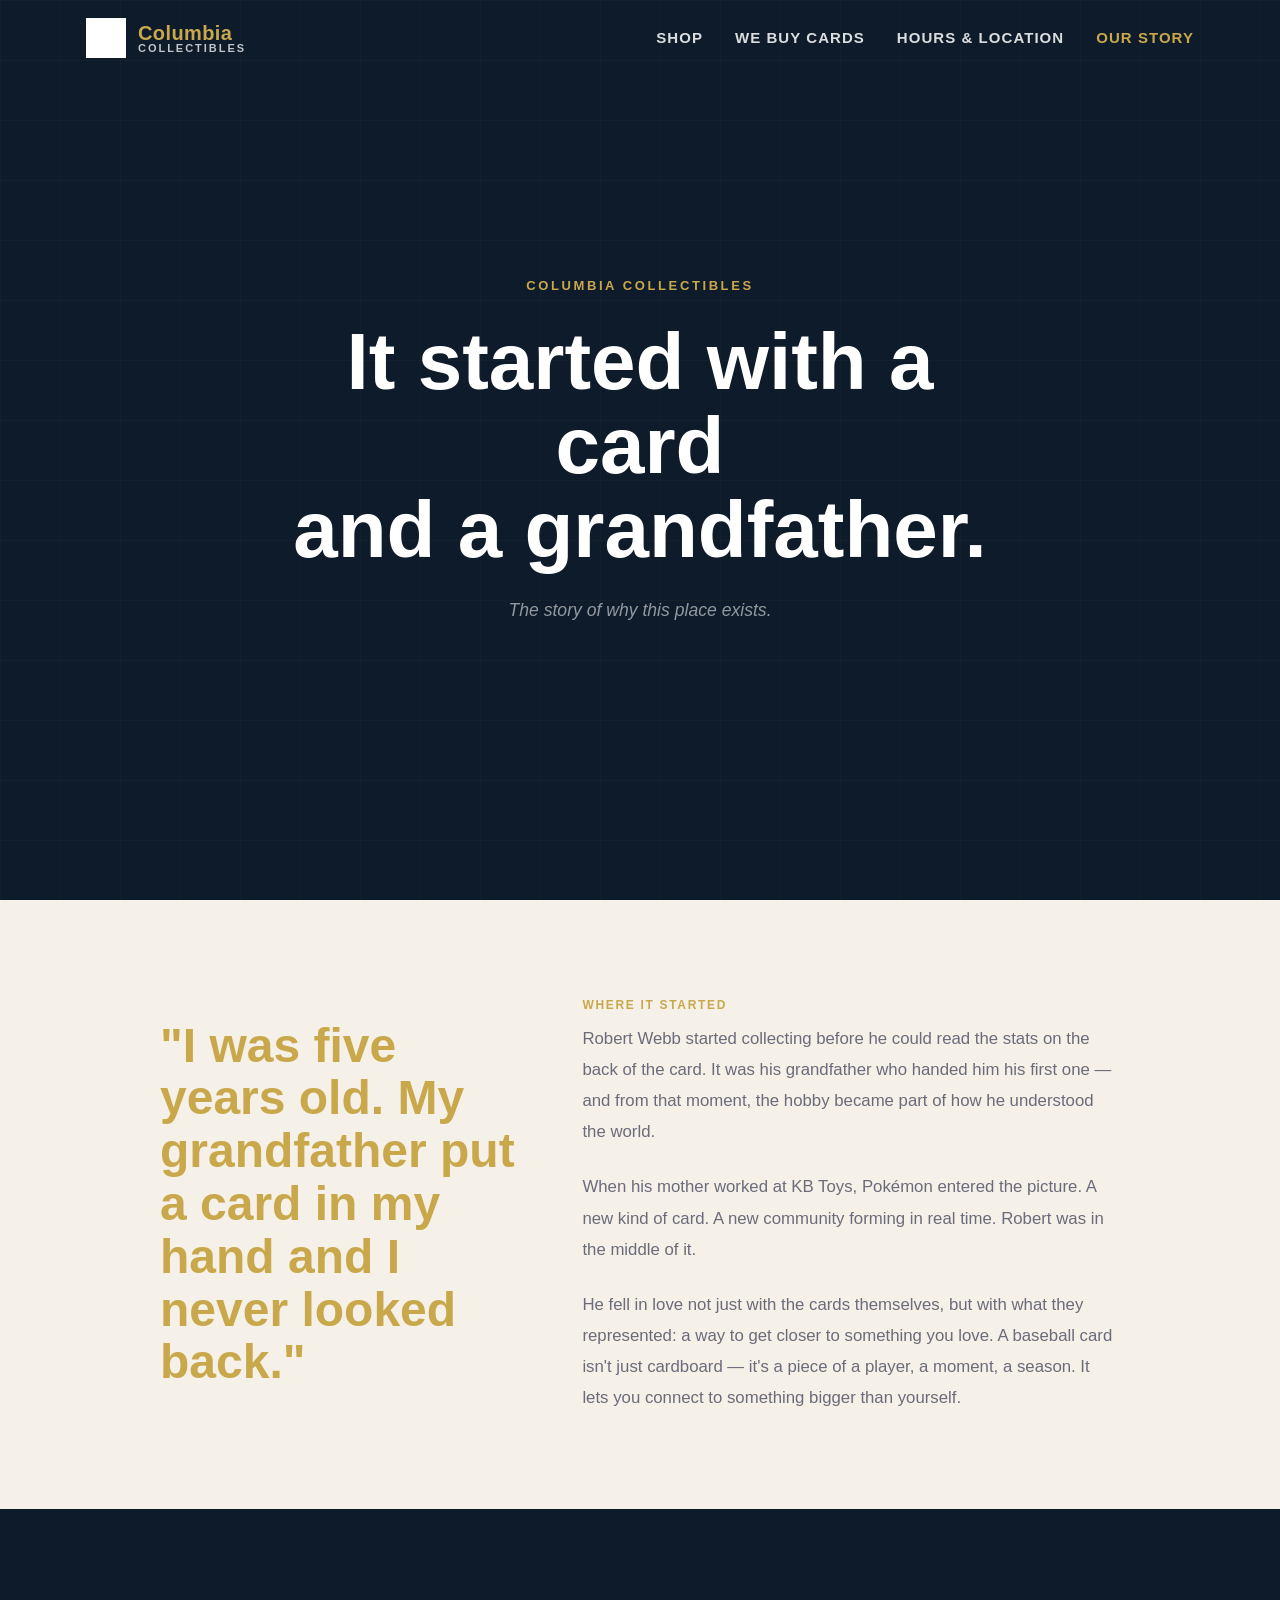
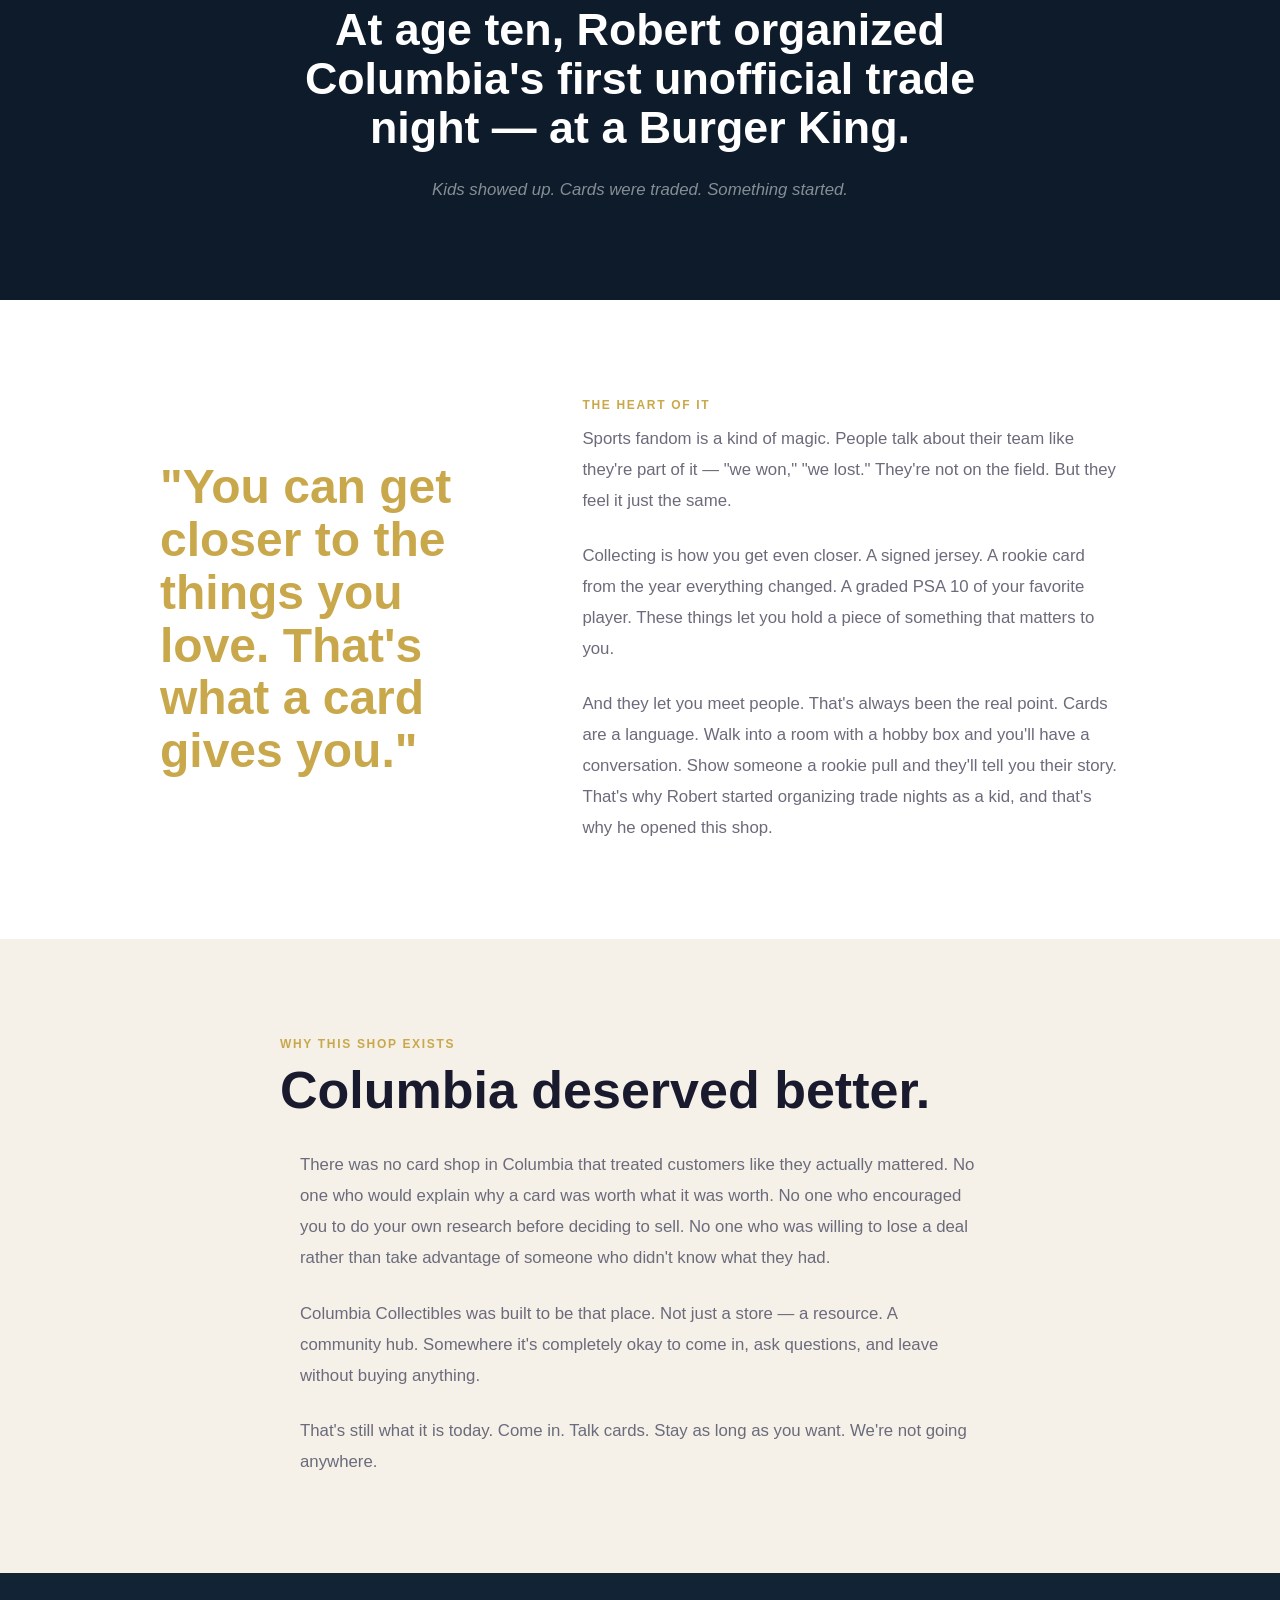
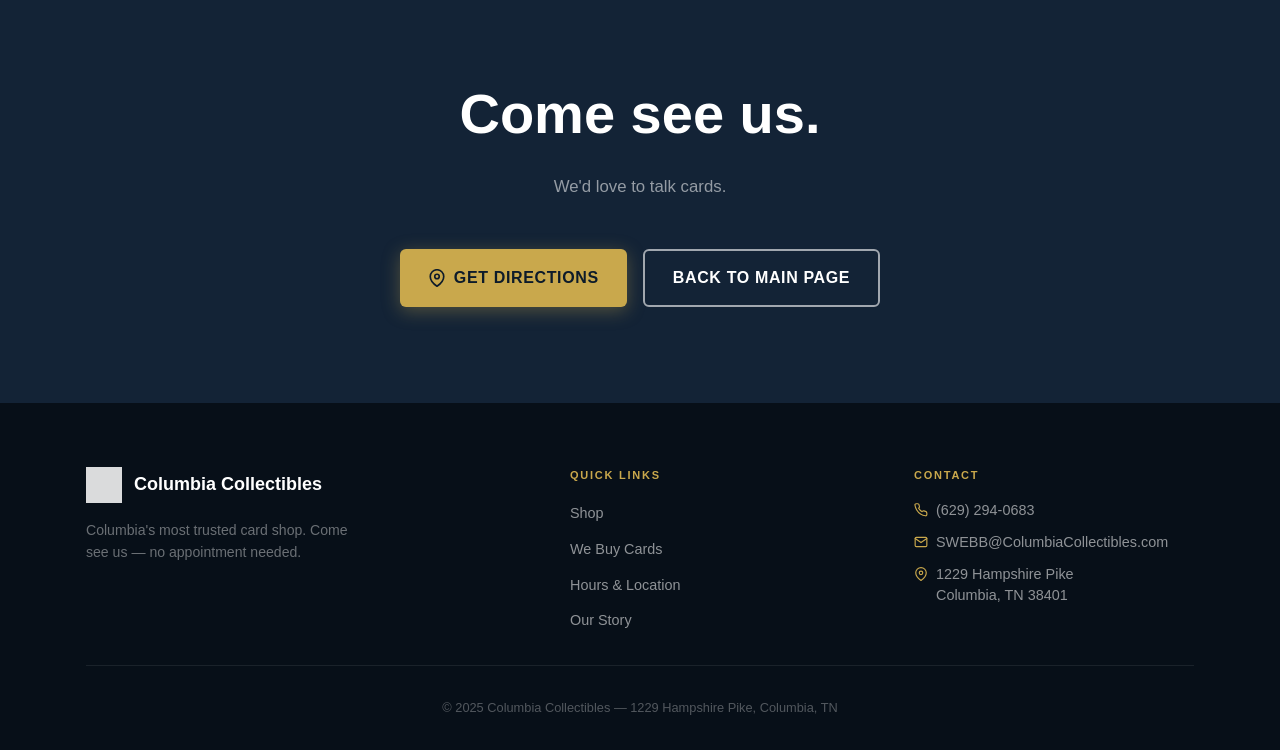
==== story.html @ 33fc2b4b "Initial launch — Columbia Collectibles website Full static site with main page, founder story, anima" ====
<!DOCTYPE html>
<html lang="en">
<head>
  <meta charset="UTF-8">
  <meta name="viewport" content="width=device-width, initial-scale=1.0">

  <title>Our Story | Columbia Collectibles | Columbia, TN</title>
  <meta name="description" content="The story of Robert Webb and Columbia Collectibles — how a lifelong passion for collecting became Columbia's most trusted card shop.">
  <meta name="robots" content="index, follow">
  <link rel="canonical" href="https://ryanfo13-max.github.io/columbia-collectibles/story.html">

  <!-- Open Graph -->
  <meta property="og:type" content="article">
  <meta property="og:title" content="Our Story | Columbia Collectibles">
  <meta property="og:description" content="How a lifelong passion for collecting became Columbia's most trusted card shop.">
  <meta property="og:url" content="https://ryanfo13-max.github.io/columbia-collectibles/story.html">
  <meta property="og:image" content="https://ryanfo13-max.github.io/columbia-collectibles/images/logo.png">

  <meta name="referrer" content="strict-origin-when-cross-origin">

  <meta http-equiv="Content-Security-Policy"
        content="default-src 'self';
                 script-src 'self' 'unsafe-inline';
                 style-src 'self' https://fonts.googleapis.com 'unsafe-inline';
                 font-src https://fonts.gstatic.com;
                 img-src 'self' data:;
                 connect-src 'none';">

  <link rel="icon" type="image/png" href="images/logo.png">
  <link rel="stylesheet" href="css/styles.css">
</head>
<body>

  <!-- =====================================================
       NAVIGATION
       ===================================================== -->
  <nav class="nav scrolled" id="nav" role="navigation" aria-label="Main navigation">
    <div class="container">
      <div class="nav__inner">

        <a href="index.html" class="nav__logo" aria-label="Columbia Collectibles home">
          <img src="images/logo.png" alt="Columbia Collectibles CC monogram logo">
          <div class="nav__wordmark">
            <span class="nav__wordmark-top">Columbia</span>
            <span class="nav__wordmark-bottom">Collectibles</span>
          </div>
        </a>

        <ul class="nav__links" role="list">
          <li><a href="index.html#services">Shop</a></li>
          <li><a href="index.html#buy">We Buy Cards</a></li>
          <li><a href="index.html#hours">Hours &amp; Location</a></li>
          <li><a href="story.html" aria-current="page" style="color:var(--gold)">Our Story</a></li>
        </ul>

        <button class="nav__hamburger" id="hamburger" aria-label="Open menu" aria-expanded="false">
          <span></span><span></span><span></span>
        </button>

      </div>
    </div>
  </nav>

  <!-- Mobile nav overlay -->
  <div class="nav__mobile-overlay" id="mobileNav" role="dialog" aria-modal="true" aria-label="Mobile navigation">
    <button class="nav__mobile-close" id="mobileNavClose" aria-label="Close menu">&#215;</button>
    <a href="index.html#services" class="mobile-nav-link">Shop</a>
    <a href="index.html#buy" class="mobile-nav-link">We Buy Cards</a>
    <a href="index.html#hours" class="mobile-nav-link">Hours &amp; Location</a>
    <a href="story.html" class="mobile-nav-link">Our Story</a>
  </div>

  <main>

    <!-- =====================================================
         HERO
         ===================================================== -->
    <section class="story-hero" aria-label="Our story">
      <div class="story-hero__bg" aria-hidden="true"></div>

      <div class="story-hero__content animate-on-scroll">
        <p class="story-hero__kicker">Columbia Collectibles</p>
        <h1 class="story-hero__title">It started with a card<br>and a grandfather.</h1>
        <p class="story-hero__sub">The story of why this place exists.</p>
      </div>
    </section>

    <!-- =====================================================
         THE ORIGIN
         ===================================================== -->
    <section class="story-section story-section--cream" aria-label="The origin story">
      <div class="container">
        <div class="story-editorial animate-on-scroll">

          <blockquote class="story-pull-quote">
            "I was five years old. My grandfather put a card in my hand and I never looked back."
          </blockquote>

          <div>
            <p class="section-label">Where It Started</p>
            <div class="story-body">
              <p>Robert Webb started collecting before he could read the stats on the back of the card. It was his grandfather who handed him his first one — and from that moment, the hobby became part of how he understood the world.</p>
              <p>When his mother worked at KB Toys, Pokémon entered the picture. A new kind of card. A new community forming in real time. Robert was in the middle of it.</p>
              <p>He fell in love not just with the cards themselves, but with what they represented: a way to get closer to something you love. A baseball card isn't just cardboard — it's a piece of a player, a moment, a season. It lets you connect to something bigger than yourself.</p>
            </div>
          </div>

        </div>
      </div>
    </section>

    <!-- =====================================================
         THE COMMUNITY MOMENT
         ===================================================== -->
    <section class="story-moment" aria-label="The community moment">
      <div class="container" style="position:relative;">
        <h2 class="story-moment__title animate-on-scroll">
          At age ten, Robert organized Columbia's first unofficial trade night — at a Burger King.
        </h2>
        <p class="story-moment__sub animate-on-scroll" style="--delay:200ms">
          Kids showed up. Cards were traded. Something started.
        </p>
      </div>
    </section>

    <!-- =====================================================
         WHY COLLECTING MATTERS
         ===================================================== -->
    <section class="story-section story-section--white" aria-label="Why collecting matters">
      <div class="container">

        <div class="story-editorial animate-on-scroll">

          <blockquote class="story-pull-quote">
            "You can get closer to the things you love. That's what a card gives you."
          </blockquote>

          <div>
            <p class="section-label">The Heart of It</p>
            <div class="story-body">
              <p>Sports fandom is a kind of magic. People talk about their team like they're part of it — "we won," "we lost." They're not on the field. But they feel it just the same.</p>
              <p>Collecting is how you get even closer. A signed jersey. A rookie card from the year everything changed. A graded PSA 10 of your favorite player. These things let you hold a piece of something that matters to you.</p>
              <p>And they let you meet people. That's always been the real point. Cards are a language. Walk into a room with a hobby box and you'll have a conversation. Show someone a rookie pull and they'll tell you their story. That's why Robert started organizing trade nights as a kid, and that's why he opened this shop.</p>
            </div>
          </div>

        </div>

      </div>
    </section>

    <!-- =====================================================
         WHY THE SHOP
         ===================================================== -->
    <section class="story-section story-section--cream" aria-label="Why we opened the shop">
      <div class="container">

        <div style="max-width:720px; margin:0 auto;" class="animate-on-scroll">
          <p class="section-label">Why This Shop Exists</p>
          <h2 class="section-title" style="margin-bottom:var(--sp-lg)">Columbia deserved better.</h2>
          <div class="story-body">
            <p>There was no card shop in Columbia that treated customers like they actually mattered. No one who would explain why a card was worth what it was worth. No one who encouraged you to do your own research before deciding to sell. No one who was willing to lose a deal rather than take advantage of someone who didn't know what they had.</p>
            <p>Columbia Collectibles was built to be that place. Not just a store — a resource. A community hub. Somewhere it's completely okay to come in, ask questions, and leave without buying anything.</p>
            <p>That's still what it is today. Come in. Talk cards. Stay as long as you want. We're not going anywhere.</p>
          </div>
        </div>

      </div>
    </section>

    <!-- =====================================================
         CLOSING CTA
         ===================================================== -->
    <section class="story-cta" aria-label="Visit us">
      <div class="container">
        <h2 class="story-cta__title animate-on-scroll">Come see us.</h2>
        <p class="story-cta__sub animate-on-scroll" style="--delay:150ms">We'd love to talk cards.</p>

        <div class="story-cta__btns animate-on-scroll" style="--delay:300ms">
          <a href="https://maps.google.com/?q=1229+Hampshire+Pike+Columbia+TN"
             target="_blank" rel="noopener noreferrer"
             class="btn btn-primary">
            <svg width="18" height="18" viewBox="0 0 24 24" fill="none" stroke="currentColor" stroke-width="2.2" stroke-linecap="round" stroke-linejoin="round" aria-hidden="true"><path d="M21 10c0 7-9 13-9 13s-9-6-9-13a9 9 0 0 1 18 0z"/><circle cx="12" cy="10" r="3"/></svg>
            Get Directions
          </a>
          <a href="index.html" class="btn btn-outline">
            Back to Main Page
          </a>
        </div>
      </div>
    </section>

  </main>

  <!-- =====================================================
       FOOTER
       ===================================================== -->
  <footer class="footer" role="contentinfo">
    <div class="container">

      <div class="footer__grid">

        <div>
          <div class="footer__brand-logo">
            <img src="images/logo.png" alt="Columbia Collectibles logo">
            <span class="footer__brand-name">Columbia Collectibles</span>
          </div>
          <p class="footer__tagline">Columbia's most trusted card shop. Come see us — no appointment needed.</p>
        </div>

        <div>
          <p class="footer__col-title">Quick Links</p>
          <ul class="footer__links" role="list">
            <li><a href="index.html#services">Shop</a></li>
            <li><a href="index.html#buy">We Buy Cards</a></li>
            <li><a href="index.html#hours">Hours &amp; Location</a></li>
            <li><a href="story.html">Our Story</a></li>
          </ul>
        </div>

        <div>
          <p class="footer__col-title">Contact</p>
          <div class="footer__contact-info">
            <a href="tel:+16292940683">
              <svg viewBox="0 0 24 24" fill="none" stroke="currentColor" stroke-width="2" stroke-linecap="round" stroke-linejoin="round" aria-hidden="true"><path d="M22 16.92v3a2 2 0 0 1-2.18 2 19.79 19.79 0 0 1-8.63-3.07A19.5 19.5 0 0 1 4.69 12 19.79 19.79 0 0 1 1.63 3.44 2 2 0 0 1 3.6 1.28h3a2 2 0 0 1 2 1.72c.127.96.361 1.903.7 2.81a2 2 0 0 1-.45 2.11L7.91 8.9a16 16 0 0 0 6 6l.92-.92a2 2 0 0 1 2.11-.45c.907.339 1.85.573 2.81.7a2 2 0 0 1 1.72 2.02z"/></svg>
              (629) 294-0683
            </a>
            <a href="mailto:SWEBB@ColumbiaCollectibles.com">
              <svg viewBox="0 0 24 24" fill="none" stroke="currentColor" stroke-width="2" stroke-linecap="round" stroke-linejoin="round" aria-hidden="true"><path d="M4 4h16c1.1 0 2 .9 2 2v12c0 1.1-.9 2-2 2H4c-1.1 0-2-.9-2-2V6c0-1.1.9-2 2-2z"/><polyline points="22,6 12,13 2,6"/></svg>
              SWEBB@ColumbiaCollectibles.com
            </a>
            <p>
              <svg viewBox="0 0 24 24" fill="none" stroke="currentColor" stroke-width="2" stroke-linecap="round" stroke-linejoin="round" aria-hidden="true"><path d="M21 10c0 7-9 13-9 13s-9-6-9-13a9 9 0 0 1 18 0z"/><circle cx="12" cy="10" r="3"/></svg>
              1229 Hampshire Pike<br>Columbia, TN 38401
            </p>
          </div>
        </div>

      </div>

      <div class="footer__bottom">
        <p>&copy; 2025 Columbia Collectibles &mdash; 1229 Hampshire Pike, Columbia, TN</p>
      </div>

    </div>
  </footer>

  <script src="js/main.js"></script>
</body>
</html>
---- css/styles.css ----
/* ============================================================
   Columbia Collectibles — styles.css
   ============================================================ */

/* 1. FONTS
   ---------------------------------------------------------- */
@import url('https://fonts.googleapis.com/css2?family=Barlow+Condensed:wght@600;700;800&family=Barlow:wght@400;600&family=Inter:wght@400;500;600&display=swap');

/* 2. DESIGN TOKENS
   ---------------------------------------------------------- */
:root {
  /* Colors */
  --cream:       #F5F0E8;
  --navy:        #0D1B2A;
  --navy-light:  #132336;
  --gold:        #C9A84C;
  --gold-light:  #E6C96A;
  --gold-dim:    rgba(201, 168, 76, 0.15);
  --red:         #C0392B;
  --text:        #1A1A2E;
  --text-sec:    #6B6B7B;
  --white:       #FFFFFF;
  --border:      #E0D8CC;

  /* Typography */
  --font-display: 'Barlow Condensed', sans-serif;
  --font-body:    'Inter', sans-serif;

  /* Spacing */
  --sp-xs:  8px;
  --sp-sm:  16px;
  --sp-md:  24px;
  --sp-lg:  32px;
  --sp-xl:  48px;
  --sp-2xl: 64px;
  --sp-3xl: 96px;

  /* Radii */
  --r-sm: 6px;
  --r-md: 12px;
  --r-lg: 20px;

  /* Shadows */
  --shadow-card:  0 4px 24px rgba(13, 27, 42, 0.10);
  --shadow-hover: 0 12px 40px rgba(13, 27, 42, 0.20);

  /* Transitions */
  --ease: 0.3s cubic-bezier(0.4, 0, 0.2, 1);
}

/* 3. RESET & BASE
   ---------------------------------------------------------- */
*, *::before, *::after {
  box-sizing: border-box;
  margin: 0;
  padding: 0;
}

html {
  scroll-behavior: smooth;
  font-size: 16px;
  -webkit-text-size-adjust: 100%;
}

body {
  font-family: var(--font-body);
  color: var(--text);
  background: var(--cream);
  line-height: 1.6;
  overflow-x: hidden;
}

img {
  display: block;
  max-width: 100%;
  height: auto;
}

a {
  color: inherit;
  text-decoration: none;
}

ul {
  list-style: none;
}

button {
  font-family: inherit;
  cursor: pointer;
  border: none;
  background: none;
}

/* 4. UTILITIES
   ---------------------------------------------------------- */
.container {
  width: 100%;
  max-width: 1140px;
  margin: 0 auto;
  padding: 0 var(--sp-sm);
}

.section-label {
  font-family: var(--font-display);
  font-size: 12px;
  font-weight: 700;
  letter-spacing: 0.14em;
  text-transform: uppercase;
  color: var(--gold);
  margin-bottom: var(--sp-xs);
}

.section-title {
  font-family: var(--font-display);
  font-size: clamp(2rem, 5vw, 3.25rem);
  font-weight: 800;
  line-height: 1.05;
  color: var(--text);
}

.section-title--light {
  color: var(--white);
}

/* CTA Buttons */
.btn {
  display: inline-flex;
  align-items: center;
  gap: var(--sp-xs);
  padding: 14px 28px;
  border-radius: var(--r-sm);
  font-family: var(--font-display);
  font-size: 1rem;
  font-weight: 700;
  letter-spacing: 0.04em;
  text-transform: uppercase;
  transition: transform var(--ease), box-shadow var(--ease), background var(--ease), color var(--ease);
  white-space: nowrap;
}

.btn:hover {
  transform: translateY(-2px);
}

.btn-primary {
  background: var(--gold);
  color: var(--navy);
  box-shadow: 0 4px 18px rgba(201, 168, 76, 0.35);
}

.btn-primary:hover {
  background: var(--gold-light);
  box-shadow: 0 8px 28px rgba(201, 168, 76, 0.5);
}

.btn-outline {
  background: transparent;
  color: var(--white);
  border: 2px solid rgba(255,255,255,0.6);
}

.btn-outline:hover {
  background: rgba(255,255,255,0.1);
  border-color: var(--white);
}

.btn-outline--dark {
  color: var(--navy);
  border-color: var(--navy);
}

.btn-outline--dark:hover {
  background: var(--navy);
  color: var(--white);
}

/* Scroll-triggered animations */
.animate-on-scroll {
  opacity: 0;
  transform: translateY(28px);
  transition: opacity 0.55s ease, transform 0.55s ease;
  transition-delay: var(--delay, 0ms);
}

.animate-on-scroll.is-visible {
  opacity: 1;
  transform: translateY(0);
}

/* 5. NAVIGATION
   ---------------------------------------------------------- */
.nav {
  position: fixed;
  top: 0;
  left: 0;
  right: 0;
  z-index: 1000;
  padding: 18px 0;
  transition: background var(--ease), box-shadow var(--ease), padding var(--ease);
}

.nav.scrolled {
  background: var(--navy);
  box-shadow: 0 2px 20px rgba(0,0,0,0.25);
  padding: 12px 0;
}

.nav__inner {
  display: flex;
  align-items: center;
  justify-content: space-between;
  gap: var(--sp-lg);
}

.nav__logo {
  display: flex;
  align-items: center;
  gap: 12px;
  flex-shrink: 0;
}

.nav__logo img {
  height: 40px;
  width: auto;
  filter: brightness(0) invert(1);
}

.nav__wordmark {
  display: flex;
  flex-direction: column;
  line-height: 1;
}

.nav__wordmark-top {
  font-family: var(--font-display);
  font-size: 20px;
  font-weight: 800;
  color: var(--gold);
  letter-spacing: 0.02em;
}

.nav__wordmark-bottom {
  font-family: var(--font-display);
  font-size: 11px;
  font-weight: 600;
  letter-spacing: 0.18em;
  text-transform: uppercase;
  color: rgba(255,255,255,0.75);
}

.nav__links {
  display: flex;
  align-items: center;
  gap: var(--sp-lg);
}

.nav__links a {
  font-family: var(--font-display);
  font-size: 15px;
  font-weight: 700;
  letter-spacing: 0.07em;
  text-transform: uppercase;
  color: rgba(255,255,255,0.85);
  transition: color var(--ease);
}

.nav__links a:hover {
  color: var(--gold);
}

/* Mobile hamburger */
.nav__hamburger {
  display: none;
  flex-direction: column;
  gap: 5px;
  padding: 6px;
  cursor: pointer;
}

.nav__hamburger span {
  display: block;
  width: 24px;
  height: 2px;
  background: var(--white);
  border-radius: 2px;
  transition: transform var(--ease), opacity var(--ease);
}

/* Mobile nav overlay */
.nav__mobile-overlay {
  display: none;
  position: fixed;
  inset: 0;
  background: var(--navy);
  z-index: 999;
  flex-direction: column;
  align-items: center;
  justify-content: center;
  gap: var(--sp-xl);
}

.nav__mobile-overlay.open {
  display: flex;
}

.nav__mobile-overlay a {
  font-family: var(--font-display);
  font-size: clamp(2rem, 8vw, 3rem);
  font-weight: 800;
  letter-spacing: 0.06em;
  text-transform: uppercase;
  color: var(--white);
  transition: color var(--ease);
}

.nav__mobile-overlay a:hover {
  color: var(--gold);
}

.nav__mobile-close {
  position: absolute;
  top: 20px;
  right: 20px;
  font-size: 2rem;
  color: var(--white);
  background: none;
  border: none;
  cursor: pointer;
  line-height: 1;
  padding: 8px;
}

/* 6. HERO
   ---------------------------------------------------------- */
.hero {
  position: relative;
  min-height: 100svh;
  display: flex;
  align-items: center;
  justify-content: center;
  background: var(--navy);
  overflow: hidden;
  text-align: center;
}

/* Background texture grid */
.hero__bg {
  position: absolute;
  inset: 0;
  background-image:
    linear-gradient(rgba(201,168,76,0.03) 1px, transparent 1px),
    linear-gradient(90deg, rgba(201,168,76,0.03) 1px, transparent 1px);
  background-size: 60px 60px;
}

/* Radial glow */
.hero__glow {
  position: absolute;
  top: 50%;
  left: 50%;
  transform: translate(-50%, -50%);
  width: 600px;
  height: 600px;
  background: radial-gradient(circle, rgba(201,168,76,0.08) 0%, transparent 70%);
  pointer-events: none;
}

/* Floating card decoration */
.hero__card-deco {
  position: absolute;
  right: 8%;
  top: 50%;
  transform: translateY(-50%);
  width: 160px;
  height: 224px;
  perspective: 800px;
}

.hero__card-inner {
  width: 100%;
  height: 100%;
  border-radius: 12px;
  background: linear-gradient(135deg, #1a2f4a 0%, #0d1b2a 50%, #1a2f4a 100%);
  border: 1px solid rgba(201,168,76,0.3);
  box-shadow: 0 20px 60px rgba(0,0,0,0.5), inset 0 1px 0 rgba(201,168,76,0.2);
  animation: cardFloat 6s ease-in-out infinite;
  display: flex;
  align-items: center;
  justify-content: center;
  transform-style: preserve-3d;
}

.hero__card-inner::before {
  content: '';
  position: absolute;
  inset: 12px;
  border: 1px solid rgba(201,168,76,0.2);
  border-radius: 6px;
}

.hero__card-logo {
  width: 70px;
  height: auto;
  filter: brightness(0) invert(1) sepia(1) saturate(2) hue-rotate(5deg);
  opacity: 0.7;
}

@keyframes cardFloat {
  0%, 100% { transform: translateY(0) rotateY(-8deg) rotateX(4deg); }
  50% { transform: translateY(-16px) rotateY(8deg) rotateX(-4deg); }
}

/* Second floating card (offset) */
.hero__card-deco-2 {
  position: absolute;
  left: 6%;
  top: 50%;
  transform: translateY(-50%);
  width: 120px;
  height: 168px;
  perspective: 800px;
}

.hero__card-inner-2 {
  width: 100%;
  height: 100%;
  border-radius: 10px;
  background: linear-gradient(135deg, #1e1e35 0%, #0d1b2a 100%);
  border: 1px solid rgba(192,57,43,0.3);
  box-shadow: 0 16px 48px rgba(0,0,0,0.4);
  animation: cardFloat2 7s ease-in-out infinite;
  animation-delay: -3s;
  transform-style: preserve-3d;
}

.hero__card-inner-2::before {
  content: '';
  position: absolute;
  inset: 10px;
  border: 1px solid rgba(192,57,43,0.15);
  border-radius: 4px;
}

@keyframes cardFloat2 {
  0%, 100% { transform: translateY(0) rotateY(10deg) rotateX(-5deg); }
  50% { transform: translateY(-20px) rotateY(-10deg) rotateX(5deg); }
}

.hero__content {
  position: relative;
  z-index: 2;
  max-width: 760px;
  padding: var(--sp-xl) var(--sp-sm);
}

.hero__eyebrow {
  font-family: var(--font-display);
  font-size: 13px;
  font-weight: 700;
  letter-spacing: 0.2em;
  text-transform: uppercase;
  color: var(--gold);
  margin-bottom: var(--sp-sm);
  opacity: 0;
  animation: fadeUp 0.7s ease forwards 0.2s;
}

.hero__title {
  font-family: var(--font-display);
  font-size: clamp(2.8rem, 8vw, 5.5rem);
  font-weight: 800;
  line-height: 1.0;
  color: var(--white);
  margin-bottom: var(--sp-md);
  opacity: 0;
  animation: fadeUp 0.7s ease forwards 0.45s;
}

.hero__title span {
  color: var(--gold);
}

.hero__subtitle {
  font-family: var(--font-body);
  font-size: clamp(1rem, 2.5vw, 1.2rem);
  font-weight: 400;
  color: rgba(255,255,255,0.72);
  max-width: 560px;
  margin: 0 auto var(--sp-xl);
  line-height: 1.65;
  opacity: 0;
  animation: fadeUp 0.7s ease forwards 0.65s;
}

.hero__ctas {
  display: flex;
  gap: var(--sp-sm);
  justify-content: center;
  flex-wrap: wrap;
  opacity: 0;
  animation: fadeUp 0.7s ease forwards 0.85s;
}

.hero__scroll {
  position: absolute;
  bottom: 32px;
  left: 50%;
  transform: translateX(-50%);
  display: flex;
  flex-direction: column;
  align-items: center;
  gap: 6px;
  color: rgba(255,255,255,0.4);
  font-size: 11px;
  font-family: var(--font-display);
  letter-spacing: 0.12em;
  text-transform: uppercase;
}

.hero__scroll-arrow {
  width: 20px;
  height: 20px;
  border-right: 2px solid rgba(201,168,76,0.5);
  border-bottom: 2px solid rgba(201,168,76,0.5);
  transform: rotate(45deg);
  animation: scrollBounce 1.5s ease-in-out infinite;
}

@keyframes scrollBounce {
  0%, 100% { transform: rotate(45deg) translateY(0); }
  50% { transform: rotate(45deg) translateY(5px); }
}

@keyframes fadeUp {
  from { opacity: 0; transform: translateY(22px); }
  to   { opacity: 1; transform: translateY(0); }
}

/* 7. TRUST BAR
   ---------------------------------------------------------- */
.trust-bar {
  background: var(--navy-light);
  border-top: 1px solid rgba(201,168,76,0.15);
  border-bottom: 1px solid rgba(201,168,76,0.15);
  padding: var(--sp-xl) 0;
}

.trust-bar__grid {
  display: grid;
  grid-template-columns: repeat(4, 1fr);
  gap: var(--sp-md);
}

.trust-item {
  display: flex;
  flex-direction: column;
  align-items: center;
  text-align: center;
  padding: var(--sp-sm);
}

.trust-item__icon {
  width: 40px;
  height: 40px;
  color: var(--gold);
  margin-bottom: var(--sp-xs);
  flex-shrink: 0;
}

.trust-item__title {
  font-family: var(--font-display);
  font-size: 1.3rem;
  font-weight: 800;
  color: var(--white);
  line-height: 1.1;
  margin-bottom: 4px;
}

.trust-item__label {
  font-family: var(--font-body);
  font-size: 12px;
  color: rgba(255,255,255,0.55);
  letter-spacing: 0.04em;
}

/* 8. SERVICES / WHAT WE DO
   ---------------------------------------------------------- */
.services {
  padding: var(--sp-3xl) 0;
  background: var(--cream);
}

.services__header {
  text-align: center;
  margin-bottom: var(--sp-2xl);
}

.services__grid {
  display: grid;
  grid-template-columns: repeat(3, 1fr);
  gap: var(--sp-md);
}

.service-card {
  background: var(--white);
  border-radius: var(--r-md);
  padding: var(--sp-lg);
  box-shadow: var(--shadow-card);
  transition: transform var(--ease), box-shadow var(--ease);
  border-top: 3px solid transparent;
}

.service-card:hover {
  transform: translateY(-6px);
  box-shadow: var(--shadow-hover);
  border-top-color: var(--gold);
}

.service-card__icon {
  width: 48px;
  height: 48px;
  color: var(--gold);
  margin-bottom: var(--sp-md);
}

.service-card__badge {
  display: inline-block;
  font-family: var(--font-display);
  font-size: 10px;
  font-weight: 700;
  letter-spacing: 0.15em;
  text-transform: uppercase;
  color: var(--gold);
  background: var(--gold-dim);
  padding: 4px 10px;
  border-radius: 4px;
  margin-bottom: var(--sp-sm);
}

.service-card__title {
  font-family: var(--font-display);
  font-size: 1.65rem;
  font-weight: 800;
  color: var(--text);
  margin-bottom: var(--sp-sm);
  line-height: 1.1;
}

.service-card__body {
  font-size: 0.95rem;
  color: var(--text-sec);
  line-height: 1.7;
}

/* 9. WE BUY CARDS
   ---------------------------------------------------------- */
.buy-section {
  background: var(--navy);
  overflow: hidden;
}

.buy-section__inner {
  display: grid;
  grid-template-columns: 1fr 1fr;
  min-height: 600px;
}

.buy-section__left {
  padding: var(--sp-3xl) var(--sp-2xl) var(--sp-3xl) 0;
  display: flex;
  flex-direction: column;
  justify-content: center;
}

.buy-section__title {
  font-family: var(--font-display);
  font-size: clamp(2rem, 4vw, 3rem);
  font-weight: 800;
  color: var(--white);
  line-height: 1.08;
  margin-bottom: var(--sp-md);
}

.buy-section__title span {
  color: var(--gold);
}

.buy-section__body {
  color: rgba(255,255,255,0.68);
  line-height: 1.75;
  margin-bottom: var(--sp-xl);
  max-width: 440px;
}

.buy-section__right {
  background: var(--cream);
  padding: var(--sp-3xl) 0 var(--sp-3xl) var(--sp-2xl);
  display: flex;
  flex-direction: column;
  justify-content: center;
}

.buy-list {
  display: flex;
  flex-direction: column;
  gap: 14px;
  margin-bottom: var(--sp-lg);
}

.buy-list__item {
  display: flex;
  align-items: center;
  gap: 14px;
  font-family: var(--font-body);
  font-size: 1rem;
  font-weight: 500;
  color: var(--text);
  transform: translateX(-12px);
  opacity: 0;
  transition: transform 0.45s ease, opacity 0.45s ease;
  transition-delay: var(--delay, 0ms);
}

.buy-list__item.is-visible {
  transform: translateX(0);
  opacity: 1;
}

.buy-list__check {
  width: 22px;
  height: 22px;
  background: var(--gold);
  border-radius: 50%;
  display: flex;
  align-items: center;
  justify-content: center;
  flex-shrink: 0;
  color: var(--navy);
}

.buy-quote {
  border-left: 3px solid var(--gold);
  background: var(--gold-dim);
  padding: var(--sp-md);
  border-radius: 0 var(--r-sm) var(--r-sm) 0;
  margin-top: var(--sp-sm);
}

.buy-quote p {
  font-style: italic;
  color: var(--text-sec);
  font-size: 0.95rem;
  line-height: 1.65;
}

/* 10. HOURS + LOCATION
   ---------------------------------------------------------- */
.hours-section {
  padding: var(--sp-3xl) 0;
  background: var(--cream);
}

.hours-section__grid {
  display: grid;
  grid-template-columns: 1fr 1fr;
  gap: var(--sp-2xl);
  align-items: start;
}

.hours-block__title {
  font-family: var(--font-display);
  font-size: 1.9rem;
  font-weight: 800;
  color: var(--text);
  margin-bottom: var(--sp-md);
}

.hours-table {
  width: 100%;
  border-collapse: separate;
  border-spacing: 0;
  border-radius: var(--r-md);
  overflow: hidden;
  box-shadow: var(--shadow-card);
}

.hours-table tr {
  transition: background var(--ease);
}

.hours-table tr:nth-child(odd) td {
  background: var(--white);
}

.hours-table tr:nth-child(even) td {
  background: rgba(245,240,232,0.6);
}

.hours-table tr.today td {
  background: var(--gold-dim);
  border-left: 3px solid var(--gold);
}

.hours-table tr.today .day-name {
  color: var(--gold);
  font-weight: 700;
}

.hours-table td {
  padding: 12px 18px;
  font-size: 0.95rem;
}

.day-name {
  font-weight: 600;
  font-family: var(--font-display);
  font-size: 1rem;
  letter-spacing: 0.03em;
  color: var(--text);
}

.day-hours {
  text-align: right;
  color: var(--text-sec);
}

.hours-contact {
  margin-top: var(--sp-lg);
  display: flex;
  flex-direction: column;
  gap: var(--sp-xs);
}

.hours-contact a {
  display: flex;
  align-items: center;
  gap: 10px;
  color: var(--text-sec);
  font-size: 0.95rem;
  transition: color var(--ease);
}

.hours-contact a:hover {
  color: var(--gold);
}

.hours-contact svg {
  width: 18px;
  height: 18px;
  color: var(--gold);
  flex-shrink: 0;
}

.location-block__title {
  font-family: var(--font-display);
  font-size: 1.9rem;
  font-weight: 800;
  color: var(--text);
  margin-bottom: var(--sp-md);
}

.location-map {
  width: 100%;
  aspect-ratio: 4/3;
  border-radius: var(--r-md);
  border: 3px solid var(--gold);
  box-shadow: var(--shadow-card);
  overflow: hidden;
}

.location-map iframe {
  width: 100%;
  height: 100%;
  display: block;
  border: none;
}

.location-address {
  margin-top: var(--sp-md);
  display: flex;
  flex-direction: column;
  gap: var(--sp-sm);
}

.location-address p {
  color: var(--text-sec);
  font-size: 0.95rem;
  display: flex;
  align-items: flex-start;
  gap: 10px;
}

.location-address svg {
  width: 18px;
  height: 18px;
  color: var(--gold);
  flex-shrink: 0;
  margin-top: 2px;
}

/* 11. COMMUNITY / SOCIAL
   ---------------------------------------------------------- */
.community {
  background: var(--navy);
  padding: var(--sp-3xl) 0;
  text-align: center;
}

.community__header {
  margin-bottom: var(--sp-xl);
}

.community__body {
  color: rgba(255,255,255,0.65);
  max-width: 560px;
  margin: var(--sp-md) auto 0;
  line-height: 1.75;
}

.community__socials {
  display: flex;
  gap: var(--sp-sm);
  justify-content: center;
  flex-wrap: wrap;
  margin-bottom: var(--sp-xl);
}

.social-btn {
  display: inline-flex;
  align-items: center;
  gap: 10px;
  padding: 14px 28px;
  border: 2px solid rgba(255,255,255,0.25);
  border-radius: var(--r-sm);
  color: var(--white);
  font-family: var(--font-display);
  font-size: 1rem;
  font-weight: 700;
  letter-spacing: 0.05em;
  text-transform: uppercase;
  transition: border-color var(--ease), background var(--ease), transform var(--ease);
}

.social-btn:hover {
  border-color: var(--gold);
  background: rgba(201,168,76,0.08);
  transform: translateY(-2px);
}

.social-btn svg {
  width: 20px;
  height: 20px;
}

/* Sports Ticker */
.ticker-wrap {
  overflow: hidden;
  background: rgba(0,0,0,0.3);
  border-top: 1px solid rgba(201,168,76,0.2);
  border-bottom: 1px solid rgba(201,168,76,0.2);
  padding: 10px 0;
  margin-top: var(--sp-xl);
}

.ticker-wrap:hover .ticker {
  animation-play-state: paused;
}

.ticker {
  display: flex;
  width: max-content;
  animation: ticker 40s linear infinite;
}

.ticker__content {
  display: flex;
  align-items: center;
  gap: 0;
  white-space: nowrap;
  padding-right: 0;
}

.ticker__item {
  font-family: var(--font-display);
  font-size: 13px;
  font-weight: 700;
  letter-spacing: 0.12em;
  text-transform: uppercase;
  color: var(--gold);
  padding: 0 20px;
}

.ticker__dot {
  color: rgba(201,168,76,0.4);
  font-size: 16px;
}

@keyframes ticker {
  from { transform: translateX(0); }
  to   { transform: translateX(-50%); }
}

/* 12. FOOTER
   ---------------------------------------------------------- */
.footer {
  background: #070f18;
  padding: var(--sp-2xl) 0 var(--sp-lg);
}

.footer__grid {
  display: grid;
  grid-template-columns: 1.5fr 1fr 1fr;
  gap: var(--sp-2xl);
  padding-bottom: var(--sp-lg);
  border-bottom: 1px solid rgba(255,255,255,0.08);
  margin-bottom: var(--sp-lg);
}

.footer__brand-logo {
  display: flex;
  align-items: center;
  gap: 12px;
  margin-bottom: var(--sp-sm);
}

.footer__brand-logo img {
  height: 36px;
  width: auto;
  filter: brightness(0) invert(1);
  opacity: 0.85;
}

.footer__brand-name {
  font-family: var(--font-display);
  font-size: 18px;
  font-weight: 800;
  color: var(--white);
}

.footer__tagline {
  font-size: 0.88rem;
  color: rgba(255,255,255,0.4);
  line-height: 1.6;
  max-width: 280px;
}

.footer__col-title {
  font-family: var(--font-display);
  font-size: 11px;
  font-weight: 700;
  letter-spacing: 0.16em;
  text-transform: uppercase;
  color: var(--gold);
  margin-bottom: var(--sp-sm);
}

.footer__links {
  display: flex;
  flex-direction: column;
  gap: 10px;
}

.footer__links a {
  font-size: 0.9rem;
  color: rgba(255,255,255,0.55);
  transition: color var(--ease);
}

.footer__links a:hover {
  color: var(--white);
}

.footer__contact-info {
  display: flex;
  flex-direction: column;
  gap: 10px;
}

.footer__contact-info a,
.footer__contact-info p {
  font-size: 0.9rem;
  color: rgba(255,255,255,0.55);
  transition: color var(--ease);
  display: flex;
  align-items: flex-start;
  gap: 8px;
  line-height: 1.5;
}

.footer__contact-info a:hover {
  color: var(--white);
}

.footer__contact-info svg {
  width: 14px;
  height: 14px;
  color: var(--gold);
  flex-shrink: 0;
  margin-top: 3px;
}

.footer__bottom {
  text-align: center;
  font-size: 0.8rem;
  color: rgba(255,255,255,0.3);
}

/* ============================================================
   STORY PAGE STYLES
   ============================================================ */

.story-hero {
  min-height: 100svh;
  background: var(--navy);
  display: flex;
  align-items: center;
  justify-content: center;
  text-align: center;
  position: relative;
  overflow: hidden;
  padding: var(--sp-3xl) var(--sp-sm);
}

.story-hero__bg {
  position: absolute;
  inset: 0;
  background-image:
    linear-gradient(rgba(201,168,76,0.03) 1px, transparent 1px),
    linear-gradient(90deg, rgba(201,168,76,0.03) 1px, transparent 1px);
  background-size: 60px 60px;
}

.story-hero__content {
  position: relative;
  z-index: 2;
  max-width: 720px;
}

.story-hero__kicker {
  font-family: var(--font-display);
  font-size: 13px;
  font-weight: 700;
  letter-spacing: 0.2em;
  text-transform: uppercase;
  color: var(--gold);
  margin-bottom: var(--sp-md);
}

.story-hero__title {
  font-family: var(--font-display);
  font-size: clamp(2.5rem, 7vw, 5rem);
  font-weight: 800;
  color: var(--white);
  line-height: 1.05;
  margin-bottom: var(--sp-md);
}

.story-hero__sub {
  font-family: var(--font-body);
  font-size: 1.1rem;
  color: rgba(255,255,255,0.55);
  font-style: italic;
}

/* Story body sections */
.story-section {
  padding: var(--sp-3xl) 0;
}

.story-section--cream { background: var(--cream); }
.story-section--white { background: var(--white); }
.story-section--navy  { background: var(--navy); }

.story-editorial {
  display: grid;
  grid-template-columns: 2fr 3fr;
  gap: var(--sp-2xl);
  align-items: center;
  max-width: 960px;
  margin: 0 auto;
}

.story-pull-quote {
  font-family: var(--font-display);
  font-size: clamp(2rem, 4vw, 3rem);
  font-weight: 800;
  color: var(--gold);
  line-height: 1.1;
}

.story-body {
  font-size: 1.05rem;
  line-height: 1.85;
  color: var(--text-sec);
  max-width: 680px;
  margin: 0 auto;
}

.story-body p + p {
  margin-top: var(--sp-md);
}

.story-moment {
  text-align: center;
  background: var(--navy);
  padding: var(--sp-3xl) var(--sp-sm);
}

.story-moment__title {
  font-family: var(--font-display);
  font-size: clamp(1.8rem, 4vw, 2.8rem);
  font-weight: 800;
  color: var(--white);
  max-width: 680px;
  margin: 0 auto var(--sp-md);
  line-height: 1.1;
}

.story-moment__sub {
  color: rgba(255,255,255,0.5);
  font-style: italic;
  font-size: 1.05rem;
}

.story-moment__accent {
  font-family: var(--font-display);
  font-size: 80px;
  font-weight: 800;
  color: rgba(201,168,76,0.08);
  position: absolute;
  top: 50%;
  left: 50%;
  transform: translate(-50%,-50%);
  pointer-events: none;
  white-space: nowrap;
}

.story-cta {
  background: var(--navy-light);
  padding: var(--sp-3xl) var(--sp-sm);
  text-align: center;
}

.story-cta__title {
  font-family: var(--font-display);
  font-size: clamp(2.2rem, 5vw, 3.5rem);
  font-weight: 800;
  color: var(--white);
  margin-bottom: var(--sp-sm);
}

.story-cta__sub {
  color: rgba(255,255,255,0.55);
  margin-bottom: var(--sp-xl);
  font-size: 1.05rem;
}

.story-cta__btns {
  display: flex;
  gap: var(--sp-sm);
  justify-content: center;
  flex-wrap: wrap;
}

/* ============================================================
   RESPONSIVE BREAKPOINTS
   ============================================================ */

/* Tablet: ≤900px */
@media (max-width: 900px) {
  .nav__links { display: none; }
  .nav__hamburger { display: flex; }

  .hero__card-deco,
  .hero__card-deco-2 { display: none; }

  .trust-bar__grid {
    grid-template-columns: repeat(2, 1fr);
  }

  .services__grid {
    grid-template-columns: 1fr;
    max-width: 560px;
    margin: 0 auto;
  }

  .buy-section__inner {
    grid-template-columns: 1fr;
  }

  .buy-section__left {
    padding: var(--sp-2xl) var(--sp-sm);
  }

  .buy-section__right {
    padding: var(--sp-2xl) var(--sp-sm);
  }

  .hours-section__grid {
    grid-template-columns: 1fr;
  }

  .footer__grid {
    grid-template-columns: 1fr 1fr;
  }

  .story-editorial {
    grid-template-columns: 1fr;
    text-align: center;
  }
}

/* Mobile: ≤600px */
@media (max-width: 600px) {
  .trust-bar__grid {
    grid-template-columns: repeat(2, 1fr);
    gap: var(--sp-sm);
  }

  .hero__ctas {
    flex-direction: column;
    align-items: center;
  }

  .btn {
    width: 100%;
    justify-content: center;
  }

  .community__socials {
    flex-direction: column;
    align-items: center;
  }

  .social-btn {
    width: 100%;
    max-width: 300px;
    justify-content: center;
  }

  .footer__grid {
    grid-template-columns: 1fr;
    gap: var(--sp-lg);
  }

  .story-cta__btns {
    flex-direction: column;
    align-items: center;
  }
}
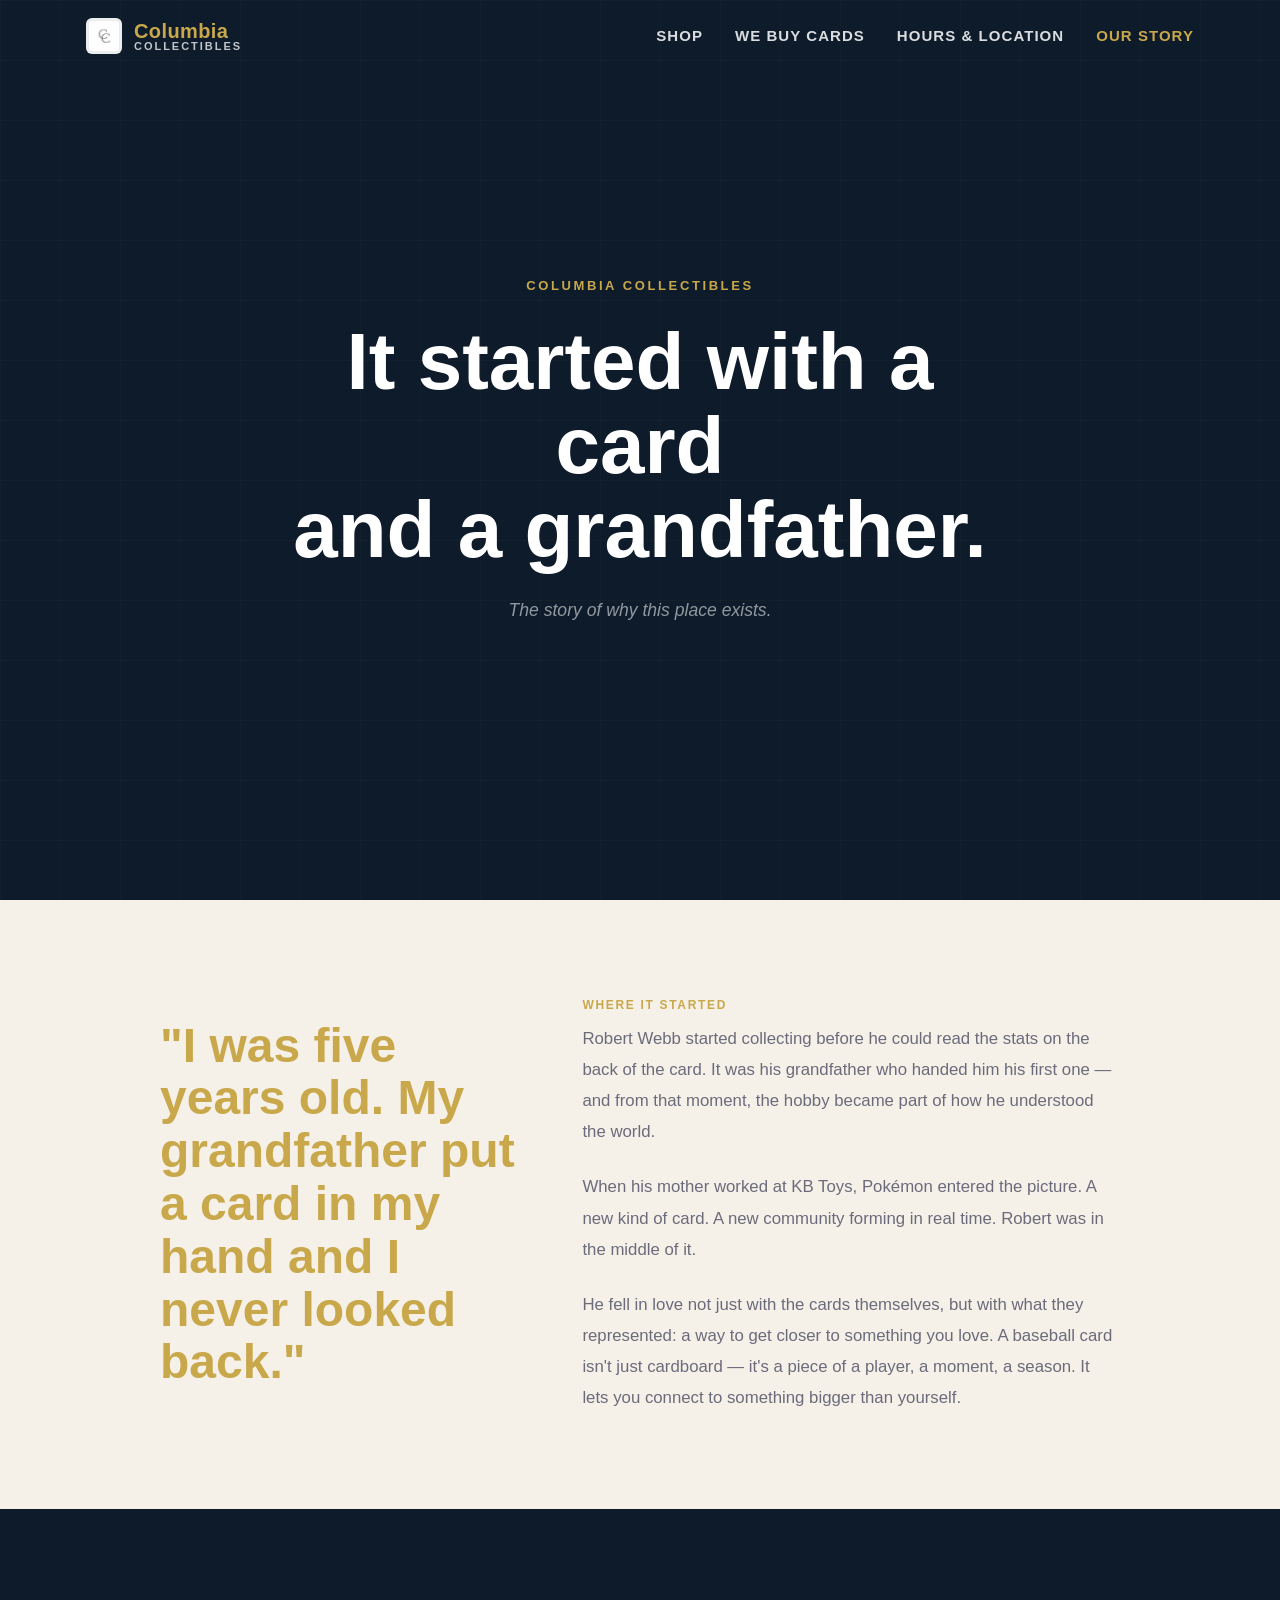
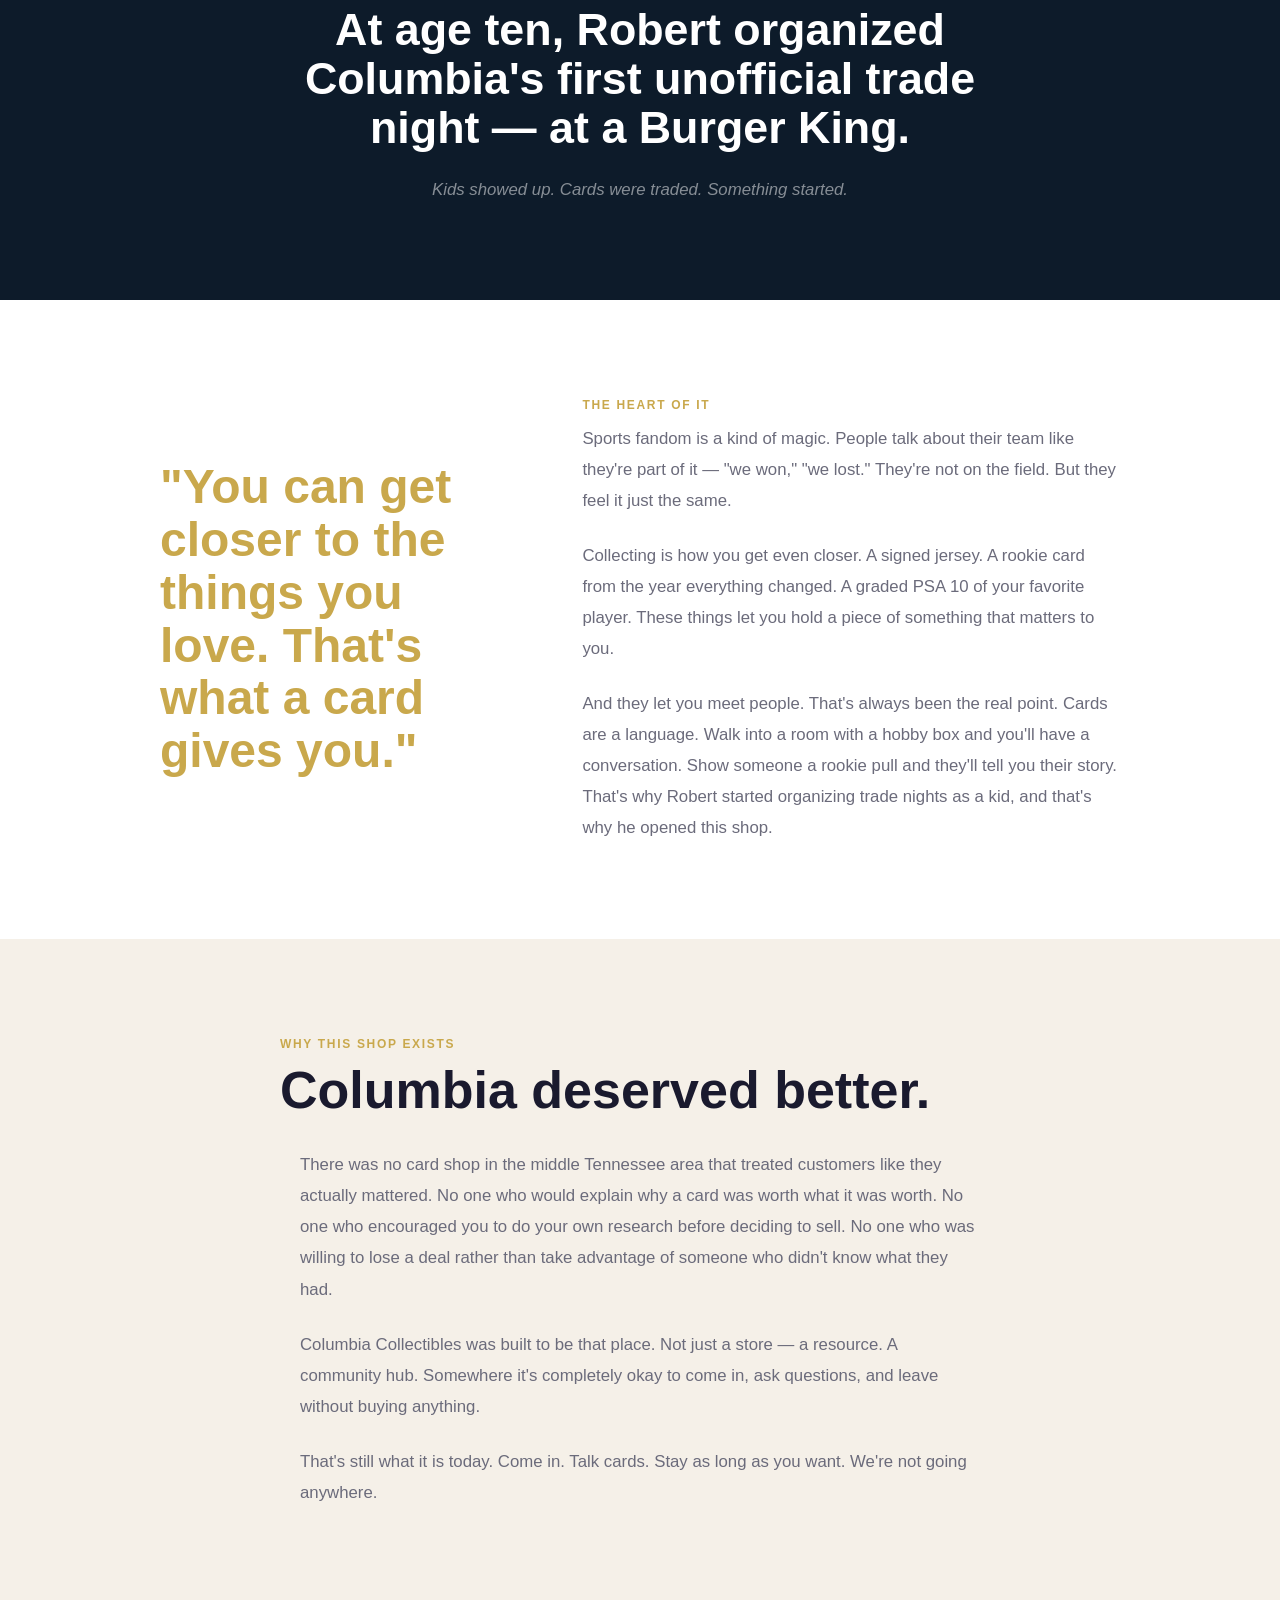
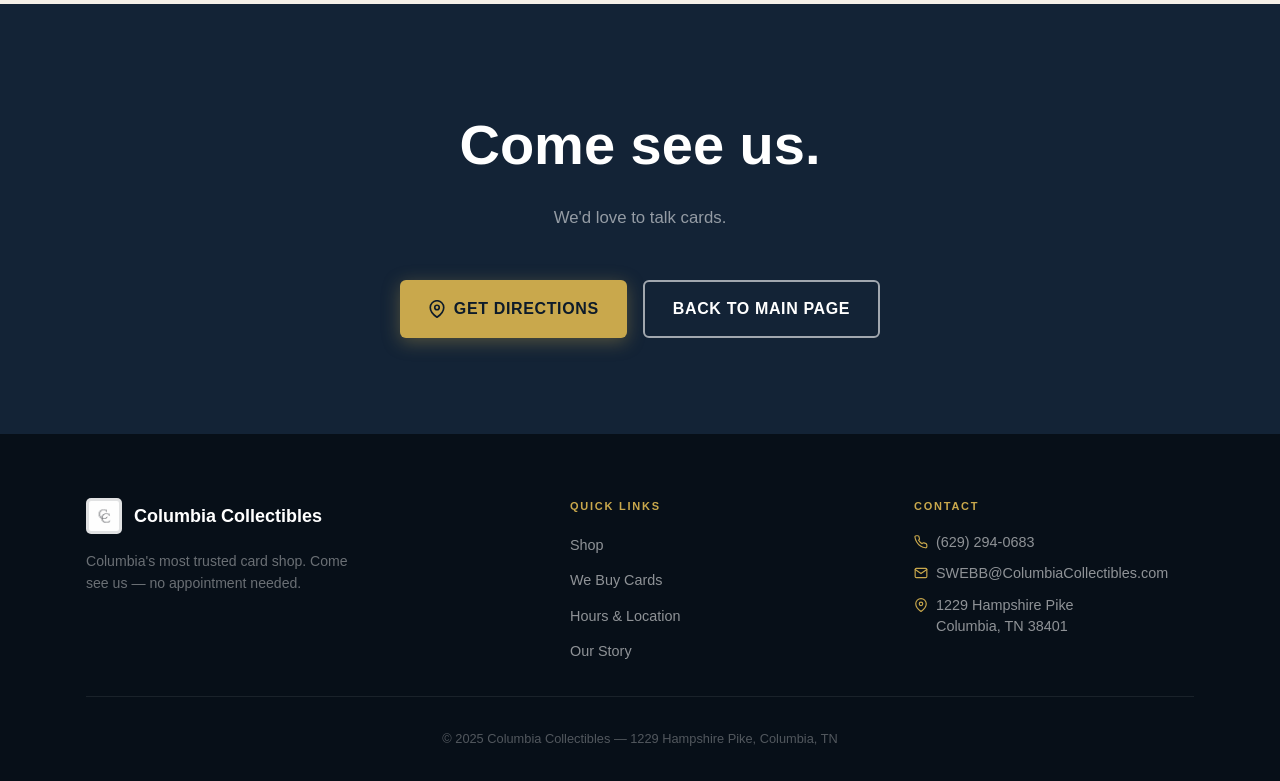
==== commit 1269952b: "Fix logo display, buy section layout, and story copy - Logo: replace destructive filter with white r" ====
--- a/story.html
+++ b/story.html
@@ -159,7 +159,7 @@
           <p class="section-label">Why This Shop Exists</p>
           <h2 class="section-title" style="margin-bottom:var(--sp-lg)">Columbia deserved better.</h2>
           <div class="story-body">
-            <p>There was no card shop in Columbia that treated customers like they actually mattered. No one who would explain why a card was worth what it was worth. No one who encouraged you to do your own research before deciding to sell. No one who was willing to lose a deal rather than take advantage of someone who didn't know what they had.</p>
+            <p>There was no card shop in the middle Tennessee area that treated customers like they actually mattered. No one who would explain why a card was worth what it was worth. No one who encouraged you to do your own research before deciding to sell. No one who was willing to lose a deal rather than take advantage of someone who didn't know what they had.</p>
             <p>Columbia Collectibles was built to be that place. Not just a store — a resource. A community hub. Somewhere it's completely okay to come in, ask questions, and leave without buying anything.</p>
             <p>That's still what it is today. Come in. Talk cards. Stay as long as you want. We're not going anywhere.</p>
           </div>
--- a/css/styles.css
+++ b/css/styles.css
@@ -221,9 +221,11 @@
 }
 
 .nav__logo img {
-  height: 40px;
+  height: 36px;
   width: auto;
-  filter: brightness(0) invert(1);
+  background: rgba(255, 255, 255, 0.92);
+  border-radius: 6px;
+  padding: 3px;
 }
 
 .nav__wordmark {
@@ -657,17 +659,17 @@
    ---------------------------------------------------------- */
 .buy-section {
   background: var(--navy);
-  overflow: hidden;
-}
-
-.buy-section__inner {
+  padding: var(--sp-3xl) 0;
+}
+
+.buy-section__grid {
   display: grid;
   grid-template-columns: 1fr 1fr;
-  min-height: 600px;
+  gap: var(--sp-2xl);
+  align-items: center;
 }
 
 .buy-section__left {
-  padding: var(--sp-3xl) var(--sp-2xl) var(--sp-3xl) 0;
   display: flex;
   flex-direction: column;
   justify-content: center;
@@ -690,12 +692,12 @@
   color: rgba(255,255,255,0.68);
   line-height: 1.75;
   margin-bottom: var(--sp-xl);
-  max-width: 440px;
 }
 
 .buy-section__right {
   background: var(--cream);
-  padding: var(--sp-3xl) 0 var(--sp-3xl) var(--sp-2xl);
+  border-radius: var(--r-md);
+  padding: var(--sp-xl) var(--sp-lg);
   display: flex;
   flex-direction: column;
   justify-content: center;
@@ -1027,8 +1029,9 @@
 .footer__brand-logo img {
   height: 36px;
   width: auto;
-  filter: brightness(0) invert(1);
-  opacity: 0.85;
+  background: rgba(255, 255, 255, 0.88);
+  border-radius: 5px;
+  padding: 3px;
 }
 
 .footer__brand-name {
@@ -1285,16 +1288,8 @@
     margin: 0 auto;
   }
 
-  .buy-section__inner {
+  .buy-section__grid {
     grid-template-columns: 1fr;
-  }
-
-  .buy-section__left {
-    padding: var(--sp-2xl) var(--sp-sm);
-  }
-
-  .buy-section__right {
-    padding: var(--sp-2xl) var(--sp-sm);
   }
 
   .hours-section__grid {
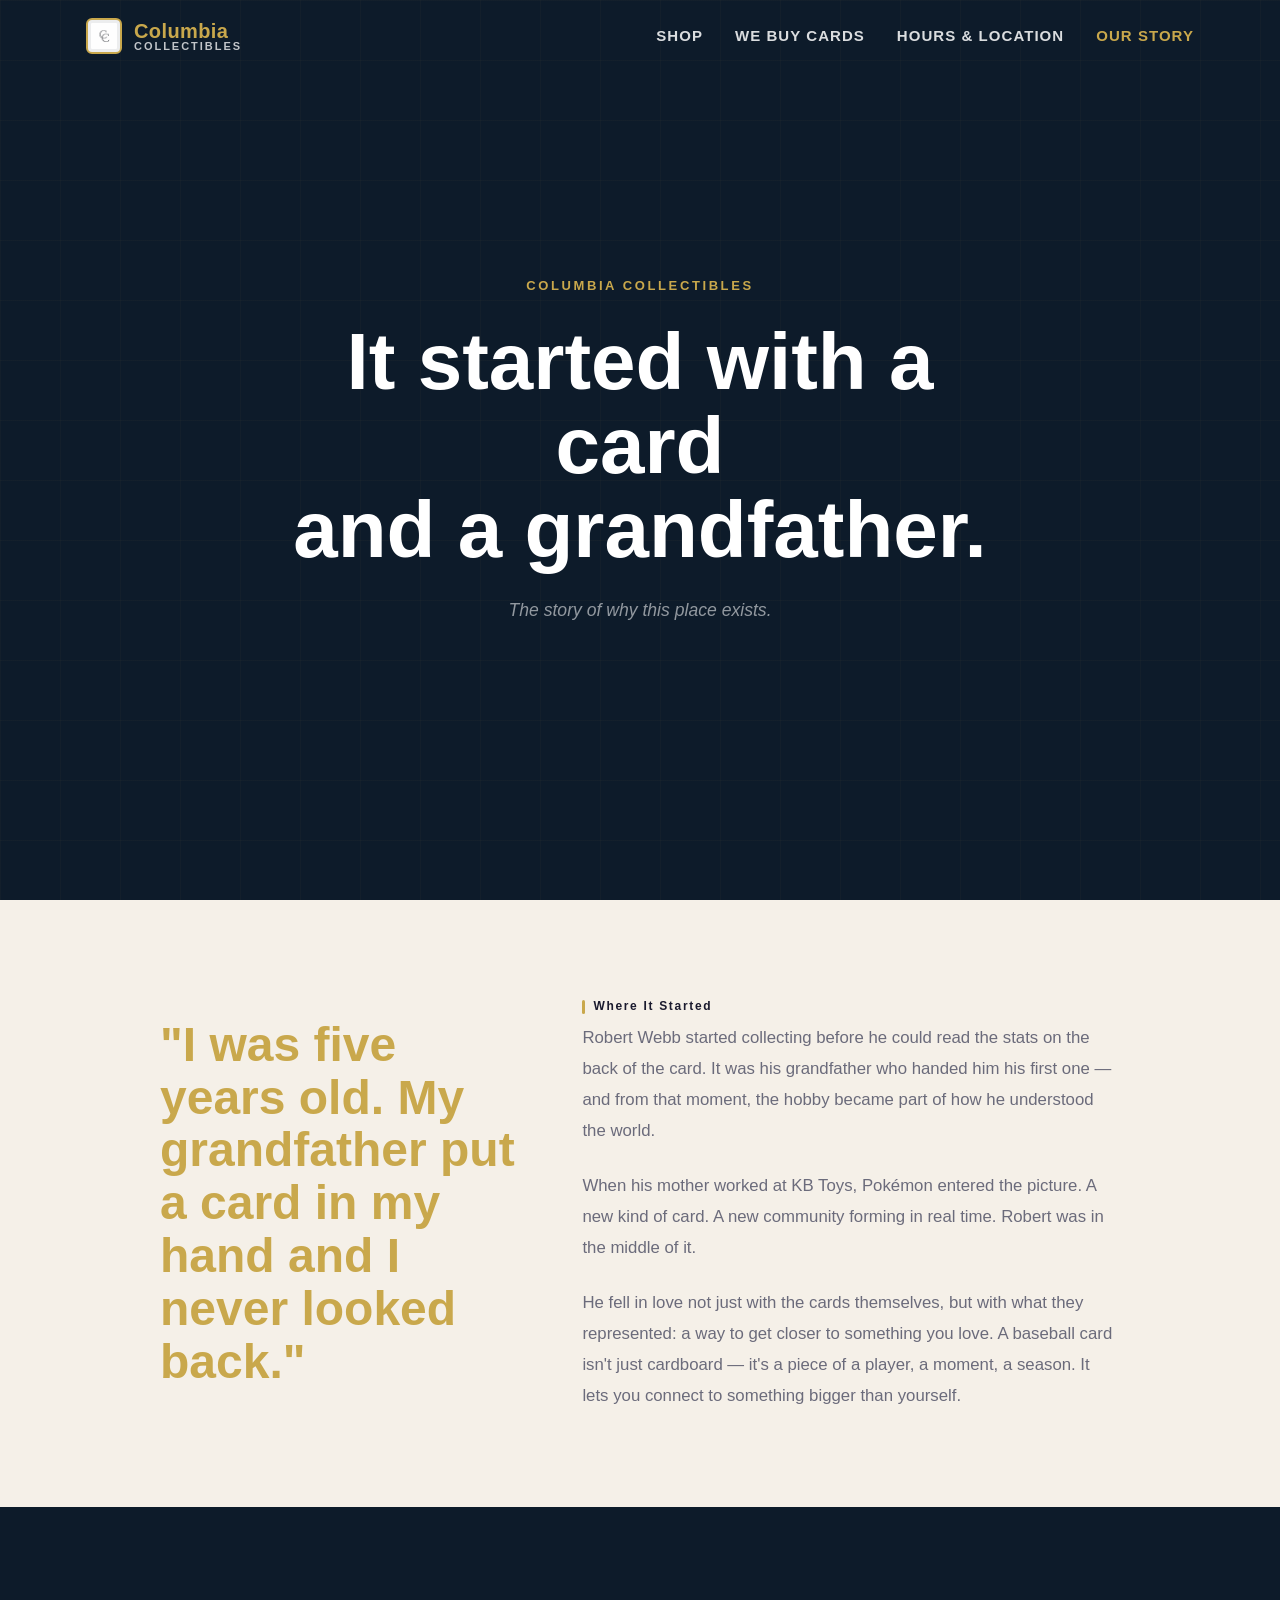
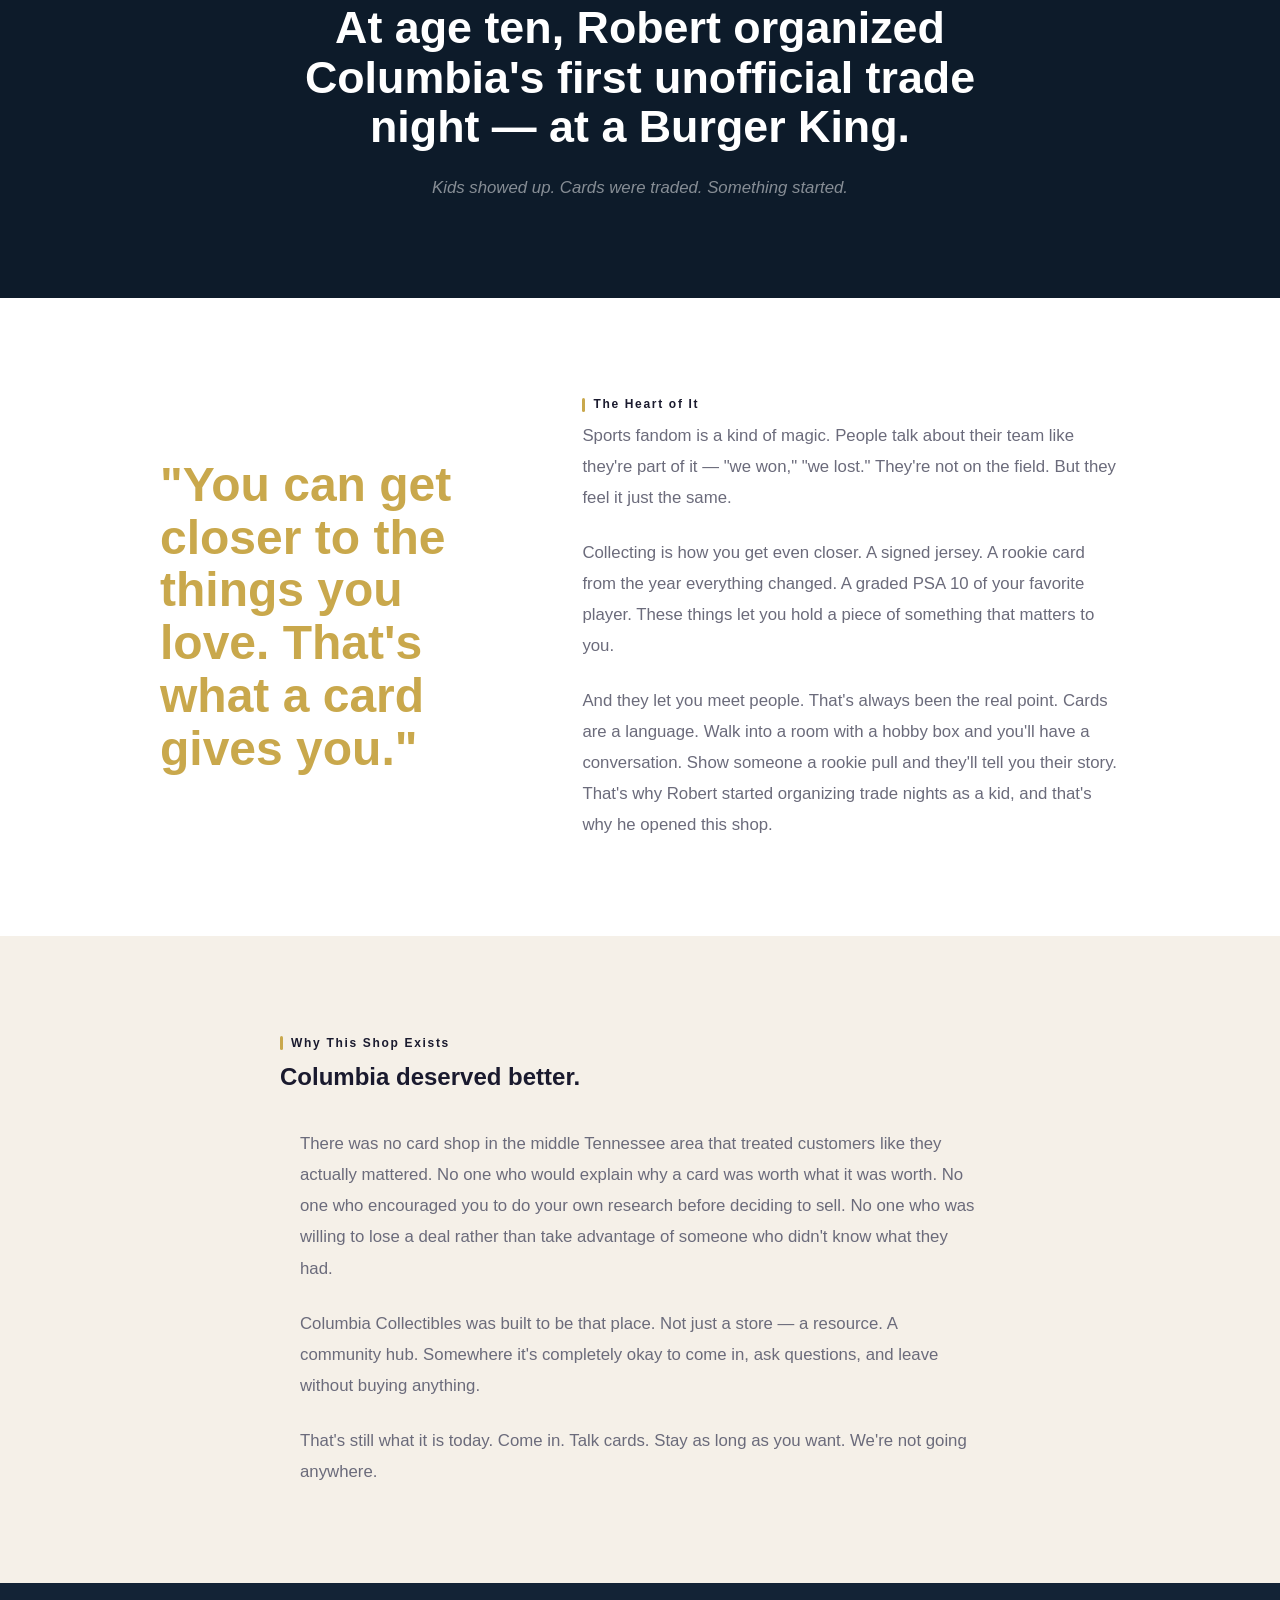
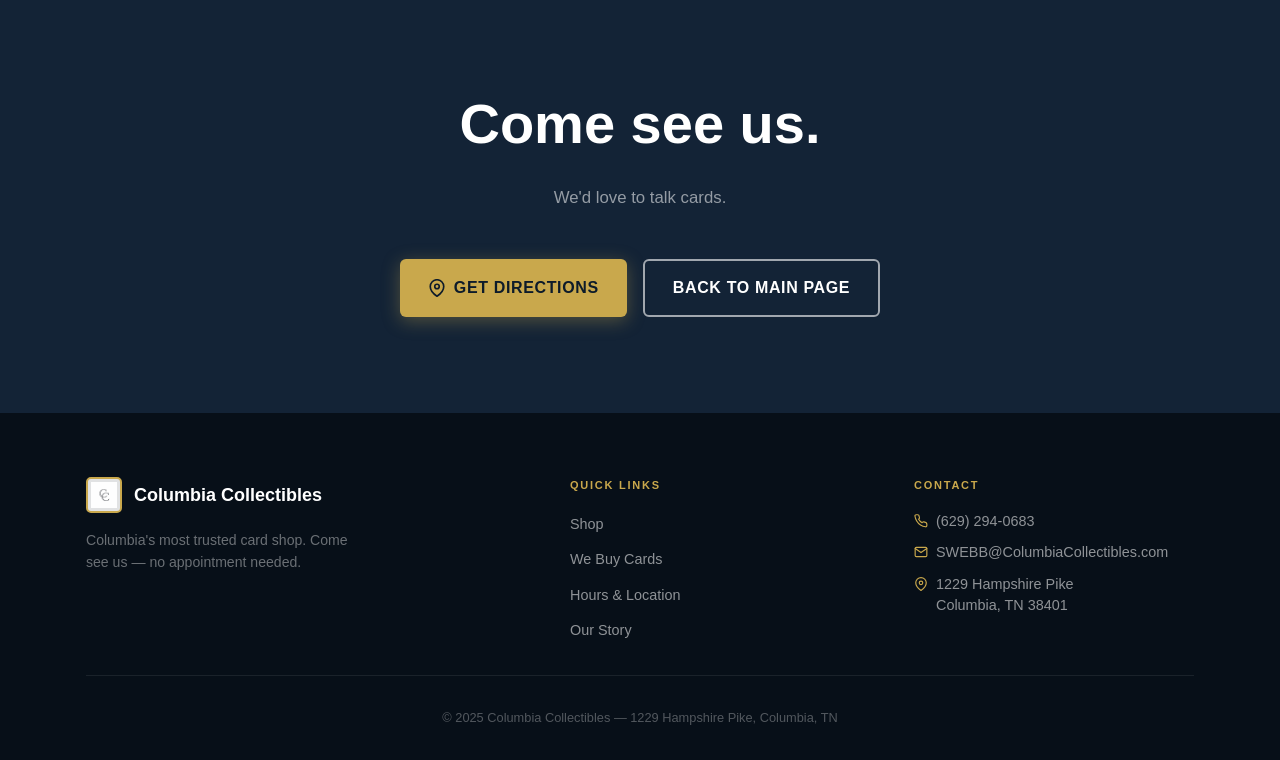
==== commit b138fe72: "Add gold border to logo and SVG favicon with gold border - Gold 2px border on nav and footer logo im" ====
--- a/story.html
+++ b/story.html
@@ -26,6 +26,7 @@
                  img-src 'self' data:;
                  connect-src 'none';">
 
+  <link rel="icon" type="image/svg+xml" href="favicon.svg">
   <link rel="icon" type="image/png" href="images/logo.png">
   <link rel="stylesheet" href="css/styles.css">
 </head>
--- a/css/styles.css
+++ b/css/styles.css
@@ -106,6 +106,25 @@
   font-size: 12px;
   font-weight: 700;
   letter-spacing: 0.14em;
+  display: inline-flex;
+  align-items: center;
+  gap: 8px;
+}
+
+.section-label::before {
+  content: '';
+  display: inline-block;
+  width: 3px;
+  height: 14px;
+  background: var(--gold);
+  border-radius: 2px;
+  flex-shrink: 0;
+}
+
+/* Red bar variant for hero eyebrow */
+.section-label--red::before {
+  background: var(--red);
+}
   text-transform: uppercase;
   color: var(--gold);
   margin-bottom: var(--sp-xs);
@@ -226,6 +245,7 @@
   background: rgba(255, 255, 255, 0.92);
   border-radius: 6px;
   padding: 3px;
+  border: 2px solid var(--gold);
 }
 
 .nav__wordmark {
@@ -483,6 +503,16 @@
   color: var(--gold);
 }
 
+.hero__title::after {
+  content: '';
+  display: block;
+  width: 56px;
+  height: 4px;
+  background: var(--red);
+  border-radius: 2px;
+  margin: 16px auto 0;
+}
+
 .hero__subtitle {
   font-family: var(--font-body);
   font-size: clamp(1rem, 2.5vw, 1.2rem);
@@ -544,8 +574,10 @@
 .trust-bar {
   background: var(--navy-light);
   border-top: 1px solid rgba(201,168,76,0.15);
-  border-bottom: 1px solid rgba(201,168,76,0.15);
-  padding: var(--sp-xl) 0;
+  padding: var(--sp-xl) 0 calc(var(--sp-xl) + 60px);
+  clip-path: polygon(0 0, 100% 0, 100% 100%, 0 88%);
+  position: relative;
+  z-index: 1;
 }
 
 .trust-bar__grid {
@@ -591,6 +623,9 @@
 .services {
   padding: var(--sp-3xl) 0;
   background: var(--cream);
+  position: relative;
+  z-index: 2;
+  margin-top: -60px;
 }
 
 .services__header {
@@ -602,6 +637,26 @@
   display: grid;
   grid-template-columns: repeat(3, 1fr);
   gap: var(--sp-md);
+  align-items: stretch;
+}
+
+/* Card flip wrapper */
+.card-flip-wrapper {
+  perspective: 1000px;
+  min-height: 320px;
+}
+
+.card-flip-inner {
+  position: relative;
+  width: 100%;
+  height: 100%;
+  min-height: inherit;
+  transform-style: preserve-3d;
+  transition: transform 0.55s cubic-bezier(0.4, 0, 0.2, 1);
+}
+
+.card-flip-wrapper:hover .card-flip-inner {
+  transform: rotateY(180deg);
 }
 
 .service-card {
@@ -609,14 +664,68 @@
   border-radius: var(--r-md);
   padding: var(--sp-lg);
   box-shadow: var(--shadow-card);
-  transition: transform var(--ease), box-shadow var(--ease);
   border-top: 3px solid transparent;
-}
-
-.service-card:hover {
-  transform: translateY(-6px);
+  position: relative;
+  overflow: hidden;
+  backface-visibility: hidden;
+  -webkit-backface-visibility: hidden;
+  transition: box-shadow var(--ease), border-top-color var(--ease);
+  height: 100%;
+}
+
+.card-flip-wrapper:hover .service-card--front {
   box-shadow: var(--shadow-hover);
-  border-top-color: var(--gold);
+}
+
+/* Jersey number accent */
+.service-card--front::before {
+  content: attr(data-num);
+  position: absolute;
+  top: -10px;
+  right: 10px;
+  font-family: var(--font-display);
+  font-size: 110px;
+  font-weight: 800;
+  color: rgba(201, 168, 76, 0.07);
+  line-height: 1;
+  pointer-events: none;
+  user-select: none;
+}
+
+/* Card back face */
+.service-card--back {
+  position: absolute;
+  inset: 0;
+  background: var(--navy);
+  border-radius: var(--r-md);
+  padding: var(--sp-lg);
+  display: flex;
+  flex-direction: column;
+  align-items: center;
+  justify-content: center;
+  text-align: center;
+  backface-visibility: hidden;
+  -webkit-backface-visibility: hidden;
+  transform: rotateY(180deg);
+  border-top: 3px solid var(--gold);
+}
+
+.service-card--back .service-card__badge {
+  font-size: 13px;
+  padding: 6px 14px;
+  margin-bottom: var(--sp-md);
+}
+
+.service-card--back .service-card__title {
+  color: var(--white);
+  font-size: 1.4rem;
+  margin-bottom: var(--sp-sm);
+}
+
+.service-card--back p {
+  color: rgba(255,255,255,0.6);
+  font-size: 0.9rem;
+  line-height: 1.6;
 }
 
 .service-card__icon {
@@ -1032,6 +1141,7 @@
   background: rgba(255, 255, 255, 0.88);
   border-radius: 5px;
   padding: 3px;
+  border: 2px solid var(--gold);
 }
 
 .footer__brand-name {
